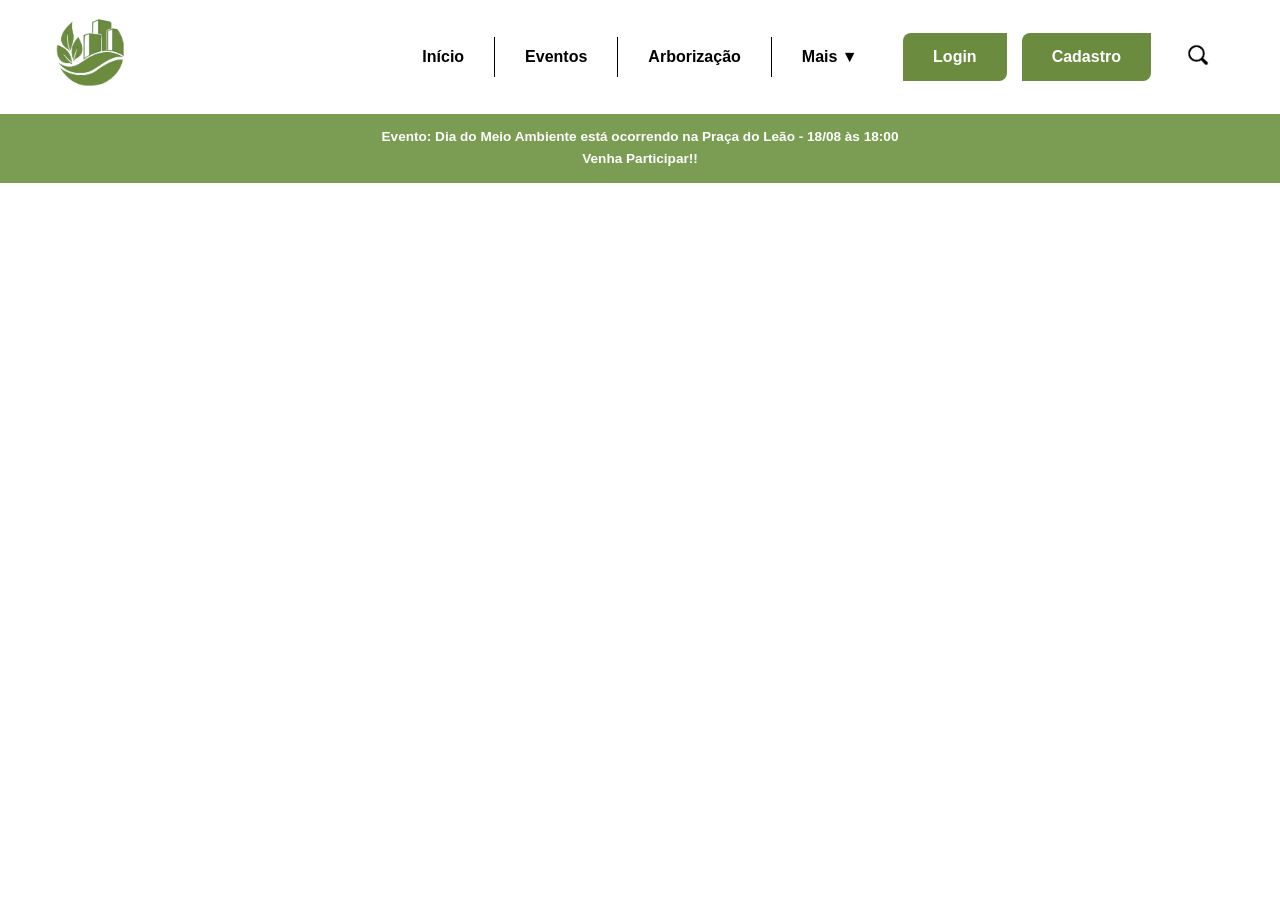
==== index.html @ dd4ded5d "navbar feita" ====
<!DOCTYPE html>
<html lang="pt-br">

<head>
    <meta charset="UTF-8">
    <meta name="viewport" content="width=device-width, initial-scale=1.0">
    <link rel="stylesheet" href="css/index.css" type="text/css">
    <title>Início</title>
</head>

<body>

    <header class="header">
        <div class="logo">
            <img src="assets/imagens/logo.png">
        </div>

        <nav class="navbar">
            <a href="#">Início</a>
            <span class="divisor"></span>
            <a href="#">Eventos</a>
            <span class="divisor"></span>
            <a href="#">Arborização</a>
            <span class="divisor"></span>
            <li class="mais-seletor">
                <a href="#">Mais ▼</a>
                <ul class="dropdown">
                    <li><a href="#">Licitações</a></li>
                    <li><a href="#">Outros documentos</a></li>
                    <li><a href="#">Regiões arborizadas</a></li>
                </ul>
            </li>
        </nav>

        <div class="header-acoes">
            <button class="botao login">Login</button>
            <button class="botao cadastro">Cadastro</button>
            <div class="container-pesquisa">
                <img class="pesquisa" src="assets/imagens/search-icon.png">
                <div class="barra-pesquisa">
                    <p>Digite sua pesquisa...</p>
                    <span></span>
                </div>
            </div>
        </div>
    </header>

    <div class="barra-notificacao">
        <p>Evento: Dia do Meio Ambiente está ocorrendo na Praça do Leão - 18/08 às 18:00</p> <br>
        <p>Venha Participar!!</p>
    </div>

</body>

</html>
---- css/index.css ----
* {
    margin: 0;
    padding: 0;
    box-sizing: border-box;
}

body {
    font-family: 'League Spartan', sans-serif;
    color: #333;
    background-color: #fff;
}

.header {
    display: grid;
    grid-template-columns: 1fr auto 1fr;
    align-items: center;
    padding: 15px 50px;
    background-color: #fff;
}

.logo img {
    width: 5rem;
}

.logo{
    justify-self: start;
    cursor: pointer;
}

.navbar {
    display: flex;
    align-items: center;
    gap: 30px;
    font-weight: 700;
    font-size: 1rem;
    justify-self: center;
}

.navbar a {
    text-decoration: none;
    color: black;
    transition: color 0.3s;
}

.navbar a:hover {
    color: #6B8B3F;
}

.divisor {
    width: 1px;
    height: 40px;
    background-color: #000000;
}

.mais-seletor {
    list-style-type: none;
    padding: 0;
    margin: 0;
}

.dropdown{
    opacity: 0;
    visibility: hidden;
    position: absolute;
    background-color: #4D701C;
    min-width: 160px;
    box-shadow: 0px 8px 16px rgba(0, 0, 0, 0.2);
    list-style: none;
    padding: 0px;
    margin-top: 10px;
    margin-right: 50px;
    z-index: 1;
    transition: opacity 0.3s ease, visibility 0.3s ease;
}

.dropdown a {
    color: #ffffff;
    padding: 12px 16px;
    text-decoration: none;
    display: block;
}

.mais-seletor:hover .dropdown {
    opacity: 1;
    visibility: visible;
}

.header-acoes{
    display: flex;
    align-items: center;
    gap: 15px;
    justify-self: end;
}

.botao{
    font-family: inherit;
    font-weight: 700;
    cursor: pointer;
    border: none;
    border-top-left-radius: 8px;
    border-bottom-right-radius: 8px;
    padding: 15px 30px;
    margin: 0;
    color: #fff;
    font-size: 1rem;
    transition: opacity 0.3s;
}

.botao:hover {
    opacity: 0.9;
}

.login, .cadastro{
    background-color: #6B8B3F;
}

.container-pesquisa{
    position: relative;
    display: inline-block;
}

.pesquisa{
    width: 4rem;
    cursor: pointer;
}

.barra-pesquisa{
    opacity: 0;
    visibility: hidden;
    position: absolute;
    background-color: #4D701C;
    color: white;
    min-width: 160px;
    box-shadow: 0px 8px 16px rgba(0, 0, 0, 0.2);
    padding: 10px;    
    margin-top: 5px;
    margin-left: -180%;
    z-index: 1;
    transition: opacity 0.3s ease, visibility 0.3s ease;

}

.container-pesquisa:hover .barra-pesquisa{
    opacity: 1;
    visibility: visible;
}

.barra-notificacao{
    background-color: #7b9c53;
    color: #fff;
    padding: 20px 20px;
    display: flex;
    flex-direction: column;
    justify-content: center;
    align-items: center;
    position: relative;
    font-size: 0.85rem;
    font-weight: 600;
}

.barra-notificacao p{
    margin: 0;
    line-height: 0.5;
}
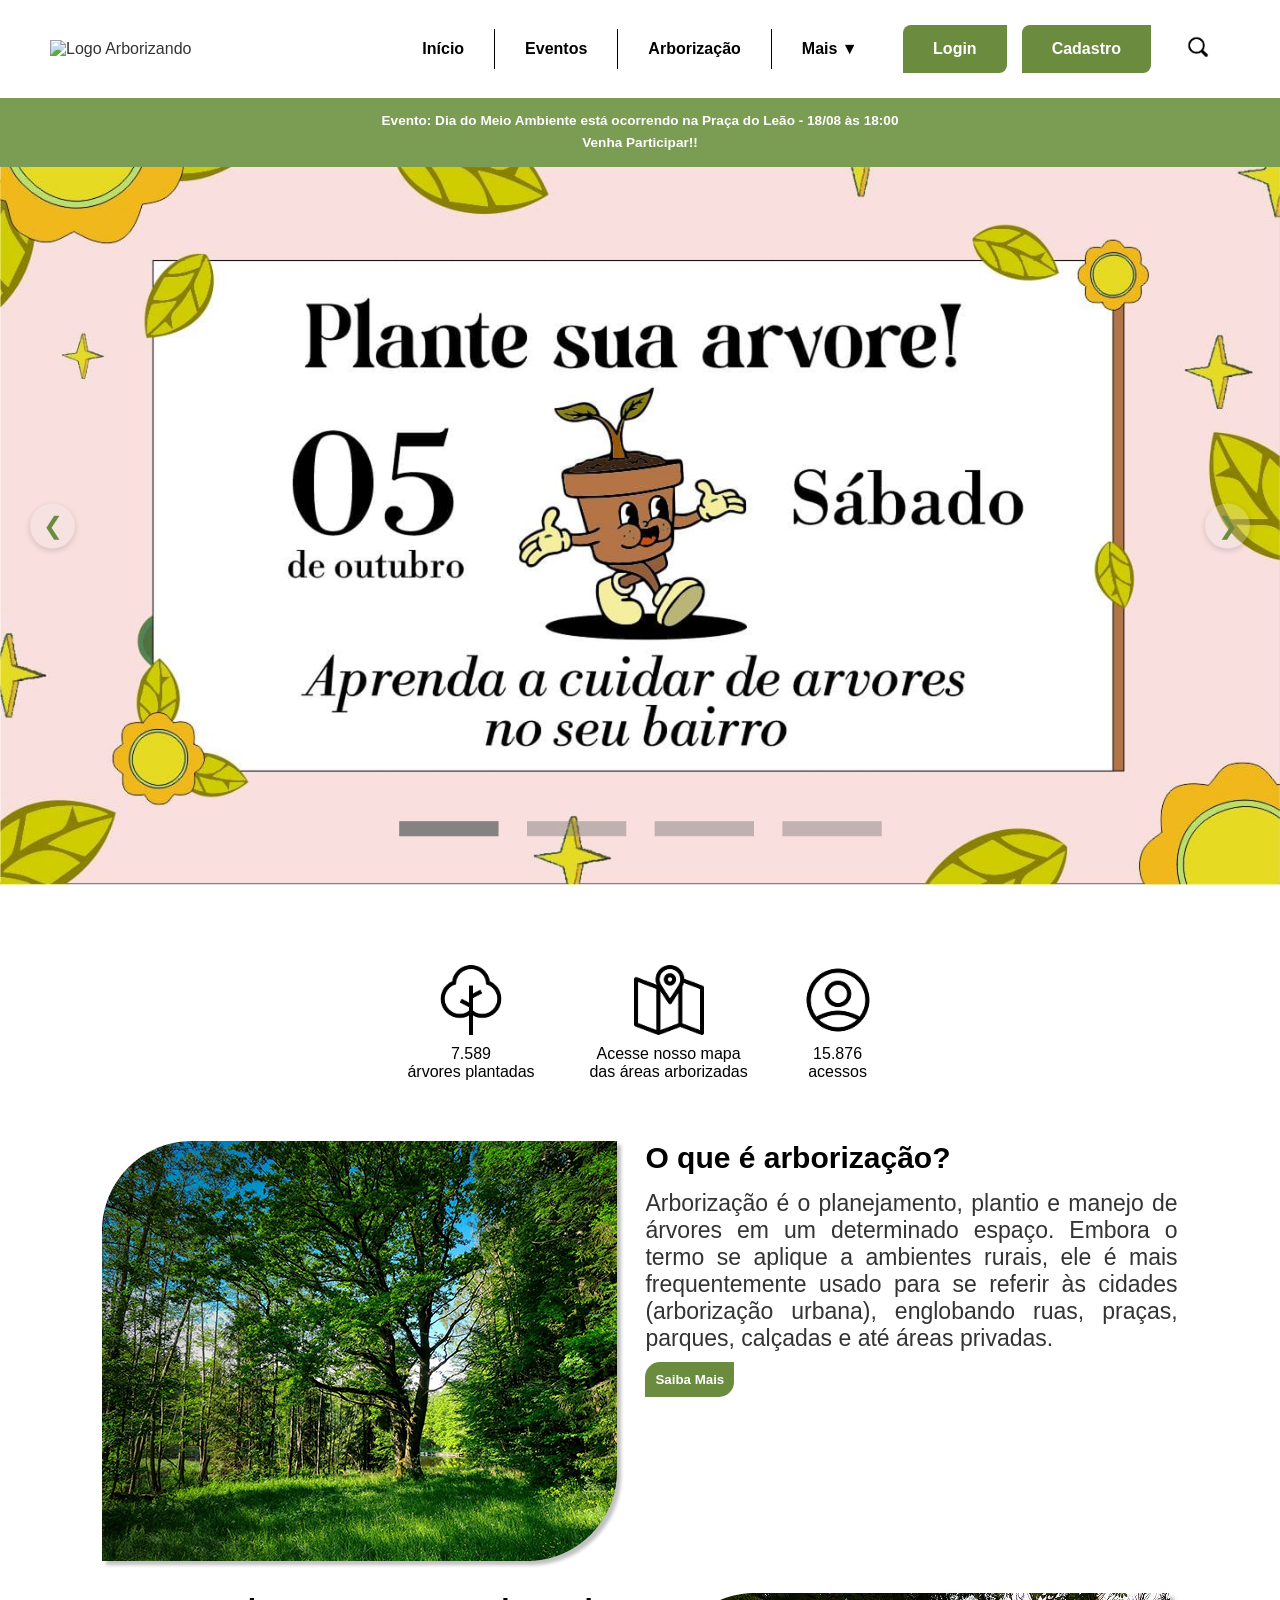
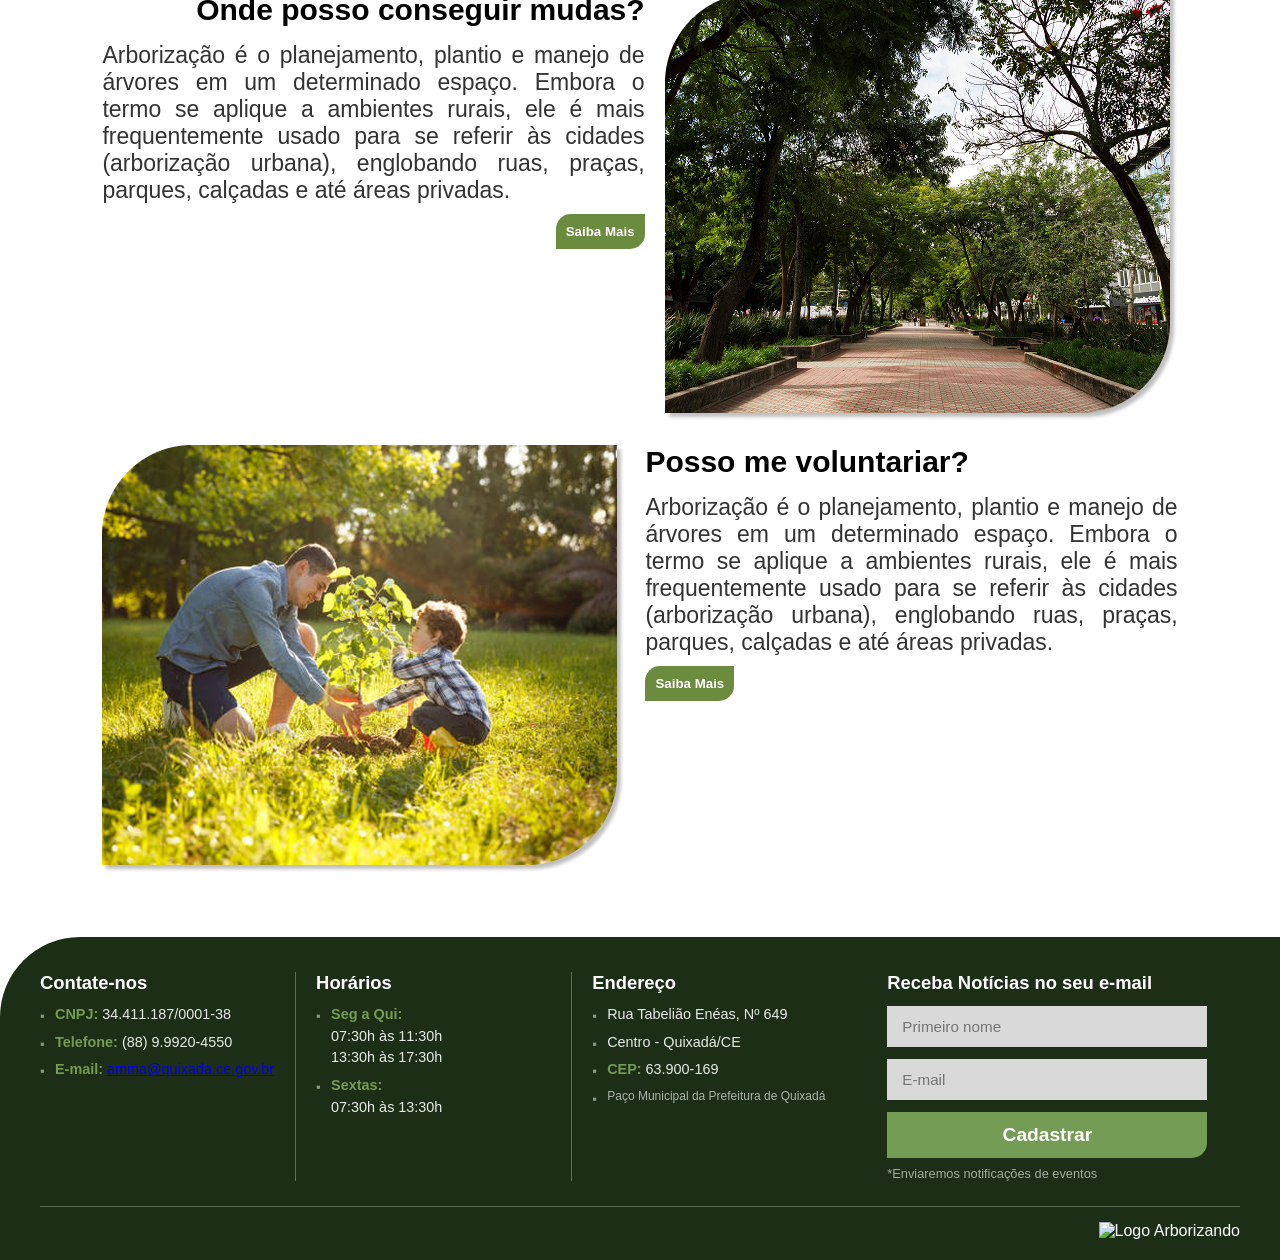
==== commit 6d6c6f84: "tela inicial quase completa" ====
--- a/index.html
+++ b/index.html
@@ -5,6 +5,7 @@
     <meta charset="UTF-8">
     <meta name="viewport" content="width=device-width, initial-scale=1.0">
     <link rel="stylesheet" href="css/index.css" type="text/css">
+    <script src="js/index.js" defer></script>
     <title>Início</title>
 </head>
 
@@ -12,7 +13,7 @@
 
     <header class="header">
         <div class="logo">
-            <img src="assets/imagens/logo.png">
+            <img src="assets/imagens/logo.png" alt="Logo Arborizando">
         </div>
 
         <nav class="navbar">
@@ -36,7 +37,7 @@
             <button class="botao login">Login</button>
             <button class="botao cadastro">Cadastro</button>
             <div class="container-pesquisa">
-                <img class="pesquisa" src="assets/imagens/search-icon.png">
+                <img class="pesquisa" src="assets/imagens/search-icon.png" alt="Ícone de pesquisa">
                 <div class="barra-pesquisa">
                     <p>Digite sua pesquisa...</p>
                     <span></span>
@@ -50,6 +51,164 @@
         <p>Venha Participar!!</p>
     </div>
 
+    <div class="carrossel-container">
+        <div class="carrossel-slide">
+            <img src="assets/imagens/carrossel1.png" alt="Banner evento plante sua árvore"
+                class="carrossel-imagem active">
+            <img src="assets/imagens/carrossel2.png" alt="Banner evento trilha pelo cedro" class="carrossel-imagem">
+            <img src="assets/imagens/carrossel3.png" alt="Banner campanha de plantação de árvores"
+                class="carrossel-imagem">
+            <img src="assets/imagens/carrossel4.png" alt="Banner venha ver o pôr do sol" class="carrossel-imagem">
+        </div>
+        <button class="carrossel-btn prev-btn">&#10094;</button>
+        <button class="carrossel-btn next-btn">&#10095;</button>
+    </div>
+
+
+    <!--Código exclusivo página inicial-->
+
+    <main>
+        <div class="icones-informativos">
+            <div class="icone-arvore">
+                <img src="assets/imagens/arvore-index.png" alt="Ícone do contorno de uma árvore">
+                <p>7.589</p>
+                <p>árvores plantadas</p>
+            </div>
+
+            <div class="icone-mapa">
+                <img src="assets/imagens/mapa-index.png" alt="Ícone do contorno de um mapa">
+                <p>Acesse nosso mapa</p>
+                <p>das áreas arborizadas</p>
+            </div>
+
+            <div class="icone-usuario">
+                <img src="assets/imagens/user-index.png" alt="Ícone do contorno de um ser humano">
+                <p>15.876</p>
+                <p>acessos</p>
+            </div>
+        </div>
+
+        <div class="cards-informativos">
+            <div class="card">
+                <div class="imagem-1">
+                    <img src="assets/imagens/imagem1-index.png" alt="Imagem de um campo com muitas árvores">
+                </div>
+                <div class="paragrafo-1">
+                    <h2>O que é arborização?</h3>
+                        <p class="paragrafo-informativo">Arborização é o planejamento, plantio e manejo de árvores em um
+                            determinado espaço.
+                            Embora o termo se aplique a ambientes rurais, ele é mais frequentemente usado para se
+                            referir às cidades (arborização urbana), englobando ruas, praças, parques, calçadas
+                            e até áreas privadas.</p>
+                        <button class="botao-saiba-mais">Saiba Mais</button>
+                </div>
+            </div>
+
+            <div class="card">
+                <div class="paragrafo-2">
+                    <h2>Onde posso conseguir mudas?</h3>
+                        <p class="paragrafo-informativo">Arborização é o planejamento, plantio e manejo de árvores em um
+                            determinado espaço.
+                            Embora o termo se aplique a ambientes rurais, ele é mais frequentemente usado para se
+                            referir às cidades (arborização urbana), englobando ruas, praças, parques, calçadas
+                            e até áreas privadas.</p>
+                        <button class="botao-saiba-mais">Saiba Mais</button>
+                </div>
+                <div class="imagem-2">
+                    <img src="assets/imagens/imagem2-index.png" alt="Imagem de um parque arborizado muito arborizado">
+                </div>
+            </div>
+
+            <div class="card">
+                <div class="imagem-1">
+                    <img src="assets/imagens/imagem3-index.png"
+                        alt="Imagem de um pai e seu filho plantando um ramo de árvore">
+                </div>
+                <div class="paragrafo-1">
+                    <h2>Posso me voluntariar?</h3>
+                        <p class="paragrafo-informativo">Arborização é o planejamento, plantio e manejo de árvores em um
+                            determinado espaço.
+                            Embora o termo se aplique a ambientes rurais, ele é mais frequentemente usado para se
+                            referir às cidades (arborização urbana), englobando ruas, praças, parques, calçadas
+                            e até áreas privadas.</p>
+                        <button class="botao-saiba-mais">Saiba Mais</button>
+                </div>
+            </div>
+    </main>
+
+    <!---------------------------------------------------------------->
+
+    <footer class="site-footer">
+        <div class="footer-top">
+
+            <div class="footer-coluna">
+                <h3>Contate-nos</h3>
+                <ul>
+                    <li><strong>CNPJ:</strong> 34.411.187/0001-38</li>
+                    <li><strong>Telefone:</strong> (88) 9.9920-4550</li>
+                    <li><strong>E-mail:</strong> <a href="mailto:amma@quixada.ce.gov.br">amma@quixada.ce.gov.br</a></li>
+                </ul>
+            </div>
+
+            <div class="footer-coluna">
+                <h3>Horários</h3>
+                <ul>
+                    <li><strong>Seg a Qui:</strong><br>07:30h às 11:30h<br>13:30h às 17:30h</li>
+                    <li><strong>Sextas:</strong><br>07:30h às 13:30h</li>
+                </ul>
+            </div>
+
+            <div class="footer-coluna">
+                <h3>Endereço</h3>
+                <ul>
+                    <li>Rua Tabelião Enéas, Nº 649</li>
+                    <li>Centro - Quixadá/CE</li>
+                    <li><strong>CEP:</strong> 63.900-169</li>
+                    <li><small>Paço Municipal da Prefeitura de Quixadá</small></li>
+                </ul>
+            </div>
+
+            <div class="footer-form-coluna">
+                <h3>Receba Notícias no seu e-mail</h3>
+                <form class="footer-form">
+                    <input type="text" placeholder="Primeiro nome" required>
+                    <input type="email" placeholder="E-mail" required>
+                    <button type="submit" class="btn-cadastrar">Cadastrar</button>
+                </form>
+                <p class="form-aviso">*Enviaremos notificações de eventos</p>
+            </div>
+        </div>
+
+        <hr class="footer-linha-horizontal">
+
+        <div class="footer-bottom">
+            <div class="footer-redes">
+
+                <a href="https://www.facebook.com/prefeituradequixadace/" target="_blank" class="rede-icone">
+                    <i class="fa-brands fa-facebook-f"></i>
+                </a>
+
+                <a href="https://www.instagram.com/prefeituradequixadace/" target="_blank" class="rede-icone">
+                    <i class="fa-brands fa-instagram"></i>
+                </a>
+
+                <a href="https://wa.me/5588999204550" target="_blank" class="rede-icone">
+                    <i class="fa-brands fa-whatsapp"></i>
+                </a>
+
+                <a href="https://www.youtube.com/@prefeituradequixada900" target="_blank" class="rede-icone">
+                    <i class="fa-brands fa-youtube"></i>
+                </a>
+
+            </div>
+
+            <div class="footer-logo">
+                <img src="assets/imagens/logo.png" alt="Logo Arborizando" class="img-logo-footer">
+            </div>
+        </div>
+
+    </footer>
+
 </body>
 
 </html>
--- a/css/index.css
+++ b/css/index.css
@@ -164,3 +164,316 @@
 }
 
 
+
+.carrossel-container {
+    position: relative;
+    height: auto; 
+    overflow: hidden;
+    margin: 0;
+    padding: 0;
+}
+
+.carrossel-slide {
+    width: 100%;
+    height: auto;
+    position: relative;
+}
+
+.carrossel-imagem {
+    width: 100%;
+    height: auto; 
+    object-fit: normal; 
+    display: none; 
+    opacity: 0;
+    transition: opacity 0.6s ease-in-out;
+}
+
+.carrossel-imagem.active {
+    display: block;  
+    opacity: 1;
+    position: relative; 
+}
+
+.carrossel-btn {
+    position: absolute;
+    top: 50%; 
+    transform: translateY(-50%);
+    background-color: rgba(235, 230, 230, 0.26);
+    color: #6B8B3F; 
+    border: none;
+    font-size: 24px;
+    width: 45px;
+    height: 45px;
+    cursor: pointer;
+    border-radius: 50%;
+    display: flex;
+    align-items: center;
+    justify-content: center;
+    z-index: 10;
+    box-shadow: 0 2px 6px rgba(0,0,0,0.15);
+    transition: background-color 0.2s;
+}
+
+.carrossel-btn:hover {
+    background-color: rgba(255, 255, 255, 0.9);
+}
+
+.prev-btn { 
+    left: 30px; 
+}
+
+.next-btn { 
+    right: 30px; 
+}
+
+.indicator {
+    width: 60px; 
+    height: 6px;
+    background-color: rgba(0, 0, 0, 0.3); 
+    border-radius: 3px;
+    cursor: pointer;
+    transition: background-color 0.3s;
+}
+
+/*CSS exclusivo da página inicial*/
+
+.icones-informativos {
+    display: flex;
+    flex-direction: row;
+    justify-content: space-around;
+    margin-top: 20px;
+    margin-left: 25%;
+    margin-right: 25%;
+    padding: 60px;
+    color: #000000;
+}
+
+.icone-arvore, .icone-mapa, .icone-usuario{
+    display: flex;
+    flex-direction: column;
+    align-items: center;
+}
+
+.icones-informativos img{
+    width: 70px;
+    margin-bottom: 10px;
+    cursor: pointer;
+}
+
+.card{
+    display: flex;
+    flex-direction: row;
+    margin-left: 8%;
+    margin-right: 8%;
+    margin-bottom: 20px;
+}
+
+.imagem-1{
+    margin-right: 20px;
+}
+
+.imagem-2{
+    margin-left: 20px;
+}
+
+.card h2{
+    margin-bottom: 15px;
+    font-size: 30px;
+    color: black;
+}
+
+.card p{
+    font-size: 23px;
+    text-align: justify;
+}
+
+.card button{
+    cursor: pointer;
+    border-top-left-radius: 15px;
+    border-bottom-right-radius: 15px;
+    padding: 10px;
+    border: none;
+    color: white;
+    font-weight: bold;
+    background-color: #6B8B3F;
+    margin-top: 10px;
+    transition: opacity 0.3s;
+}
+
+.card button:hover{
+    opacity: 0.9;
+}
+
+.paragrafo-2 {
+    display: flex;
+    flex-direction: column;
+    align-items: end;
+}
+
+
+/*--------------------------------*/
+
+.site-footer {
+    background-color: #1c2e15; 
+    color: #ffffff;
+    padding: 35px 40px 20px 40px;
+    font-family: 'League Spartan', sans-serif;
+    border-top-left-radius: 80px; 
+    margin-top: 60px;
+}
+
+.footer-top {
+    max-width: 1200px;
+    margin: 0 auto;
+    display: flex;
+    justify-content: space-between;
+    gap: 20px;
+}
+
+.footer-coluna {
+    flex: 1;
+    padding-right: 20px;
+    border-right: 1px solid rgba(255, 255, 255, 0.3); 
+}
+
+.footer-coluna h3 {
+    font-size: 1.15rem;
+    font-weight: 700;
+    margin-bottom: 10px;
+    color: #ffffff;
+}
+
+.footer-coluna ul {
+    list-style: none;
+    padding: 0;
+    margin: 0;
+}
+
+.footer-coluna li {
+    margin-bottom: 6px; 
+    position: relative;
+    padding-left: 15px; 
+}
+
+.footer-coluna li::before {
+    content: "▪";
+    color: rgba(255, 255, 255, 0.5);
+    position: absolute;
+    left: 0;
+    top: 2px;
+    font-size: 0.8rem;
+}
+
+.footer-form-coluna {
+    flex: 1.5;
+    padding-left: 20px;
+}
+
+.footer-form-coluna h3 {
+    font-size: 1.15rem;
+    font-weight: 600;
+    margin-bottom: 12px;
+}
+
+.footer-form {
+    display: flex;
+    flex-direction: column;
+    gap: 12px;
+    max-width: 320px;
+}
+
+.footer-form input {
+    background-color: #d9d9d9;
+    border: none;
+    padding: 12px 15px;
+    font-family: 'League Spartan', sans-serif;
+    font-size: 0.95rem;
+    color: #333;
+}
+
+.btn-cadastrar {
+    background-color: #749c54;
+    color: white;
+    border: none;
+    padding: 12px;
+    font-family: 'League Spartan', sans-serif;
+    font-size: 1.2rem;
+    font-weight: bold;
+    cursor: pointer;
+    border-bottom-right-radius: 15px; 
+    transition: background 0.2s;
+    text-align: center;
+}
+
+.btn-cadastrar:hover {
+    background-color: #5f8243;
+}
+
+.form-aviso {
+    font-size: 0.8rem;
+    opacity: 0.6;
+    margin-top: 8px;
+}
+
+.footer-linha-horizontal {
+    border: none;
+    height: 1px;
+    background-color: rgba(255, 255, 255, 0.3);
+    margin: 25px auto 15px auto;
+    max-width: 1200px;
+}
+
+.footer-bottom {
+    max-width: 1200px;
+    margin: 0 auto;
+    display: flex;
+    justify-content: space-between;
+    align-items: center;
+}
+
+.footer-redes {
+    display: flex;
+    gap: 20px;
+    align-items: center;
+}
+
+.rede-icone {
+    color: #749c54; 
+    text-decoration: none;
+    font-size: 2rem;
+    font-weight: bold;
+    transition: transform 0.2s, color 0.2s;
+}
+
+.rede-icone:hover {
+    transform: scale(1.1);
+    color: #ffffff;
+}
+
+.img-logo-footer {
+    height: 70px;
+    object-fit: contain;
+}
+
+.footer-top .footer-coluna:nth-child(3) {
+    border-right: none;
+}
+
+.footer-coluna ul li {
+    font-size: 0.9rem;
+    line-height: 1.5;
+    color: rgba(255, 255, 255, 0.9);
+}
+
+.footer-coluna ul li strong {
+    color: #749c54; 
+    font-weight: 600;
+}
+
+.footer-coluna ul li small {
+    display: block;
+    margin-top: 4px;
+    opacity: 0.7;
+}
+
+
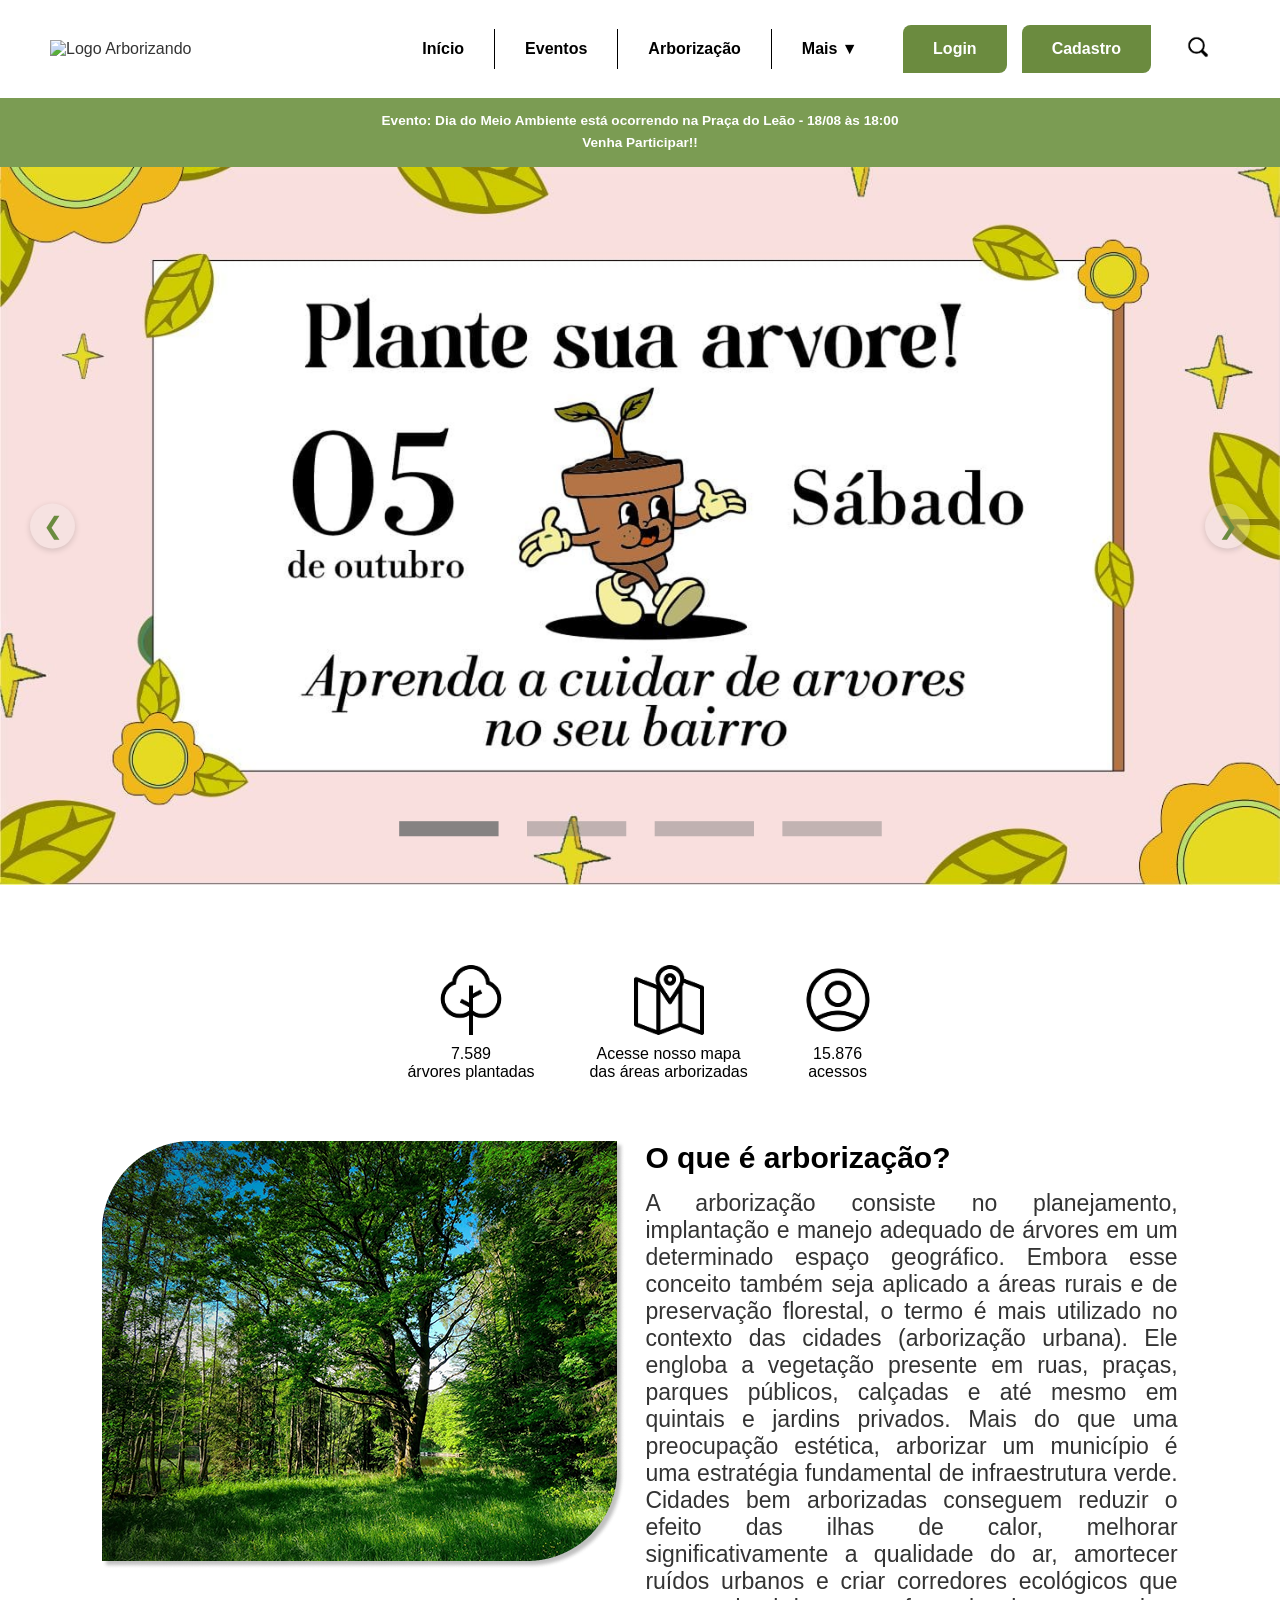
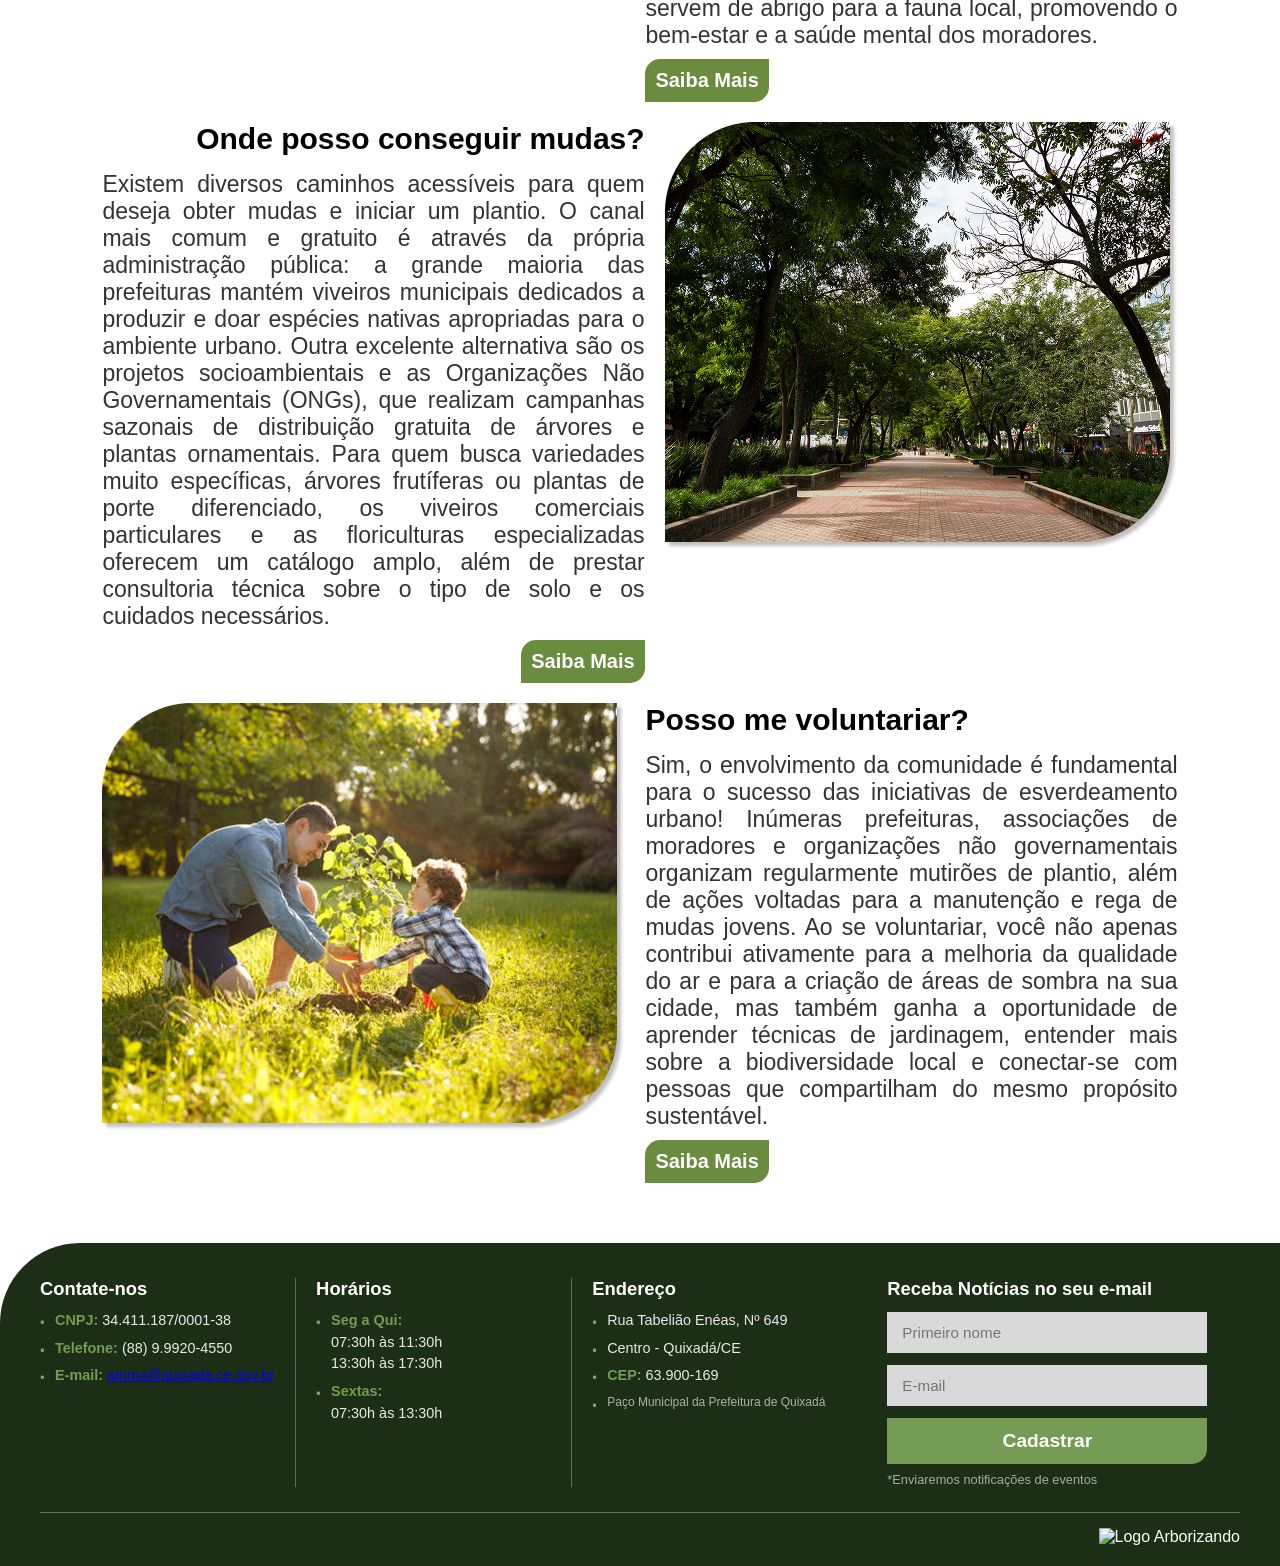
==== commit 36ca262e: "tela inicial finalizada" ====
--- a/index.html
+++ b/index.html
@@ -37,9 +37,11 @@
             <button class="botao login">Login</button>
             <button class="botao cadastro">Cadastro</button>
             <div class="container-pesquisa">
-                <img class="pesquisa" src="assets/imagens/search-icon.png" alt="Ícone de pesquisa">
+                <img class="pesquisa-img" src="assets/imagens/search-icon.png" alt="Ícone de pesquisa">
                 <div class="barra-pesquisa">
-                    <p>Digite sua pesquisa...</p>
+                    <form>
+                        <input name="pesquisa" type="search" placeholder="Digite sua pesquisa..." class="pesquisa">
+                    </form>
                     <span></span>
                 </div>
             </div>
@@ -95,11 +97,15 @@
                 </div>
                 <div class="paragrafo-1">
                     <h2>O que é arborização?</h3>
-                        <p class="paragrafo-informativo">Arborização é o planejamento, plantio e manejo de árvores em um
-                            determinado espaço.
-                            Embora o termo se aplique a ambientes rurais, ele é mais frequentemente usado para se
-                            referir às cidades (arborização urbana), englobando ruas, praças, parques, calçadas
-                            e até áreas privadas.</p>
+                        <p class="paragrafo-informativo">A arborização consiste no planejamento, implantação e manejo 
+                            adequado de árvores em um determinado espaço geográfico. Embora esse conceito também seja 
+                            aplicado a áreas rurais e de preservação florestal, o termo é mais utilizado no contexto 
+                            das cidades (arborização urbana). Ele engloba a vegetação presente em ruas, praças, parques 
+                            públicos, calçadas e até mesmo em quintais e jardins privados. Mais do que uma preocupação 
+                            estética, arborizar um município é uma estratégia fundamental de infraestrutura verde. 
+                            Cidades bem arborizadas conseguem reduzir o efeito das ilhas de calor, melhorar significativamente 
+                            a qualidade do ar, amortecer ruídos urbanos e criar corredores ecológicos que servem de abrigo 
+                            para a fauna local, promovendo o bem-estar e a saúde mental dos moradores.</p>
                         <button class="botao-saiba-mais">Saiba Mais</button>
                 </div>
             </div>
@@ -107,11 +113,16 @@
             <div class="card">
                 <div class="paragrafo-2">
                     <h2>Onde posso conseguir mudas?</h3>
-                        <p class="paragrafo-informativo">Arborização é o planejamento, plantio e manejo de árvores em um
-                            determinado espaço.
-                            Embora o termo se aplique a ambientes rurais, ele é mais frequentemente usado para se
-                            referir às cidades (arborização urbana), englobando ruas, praças, parques, calçadas
-                            e até áreas privadas.</p>
+                        <p class="paragrafo-informativo">Existem diversos caminhos acessíveis para quem deseja
+                             obter mudas e iniciar um plantio. O canal mais comum e gratuito é através da 
+                             própria administração pública: a grande maioria das prefeituras mantém viveiros 
+                             municipais dedicados a produzir e doar espécies nativas apropriadas para o ambiente 
+                             urbano. Outra excelente alternativa são os projetos socioambientais e as Organizações 
+                             Não Governamentais (ONGs), que realizam campanhas sazonais de distribuição gratuita de 
+                             árvores e plantas ornamentais. Para quem busca variedades muito específicas, árvores 
+                             frutíferas ou plantas de porte diferenciado, os viveiros comerciais particulares e as 
+                             floriculturas especializadas oferecem um catálogo amplo, além de prestar consultoria 
+                             técnica sobre o tipo de solo e os cuidados necessários.</p>
                         <button class="botao-saiba-mais">Saiba Mais</button>
                 </div>
                 <div class="imagem-2">
@@ -126,11 +137,14 @@
                 </div>
                 <div class="paragrafo-1">
                     <h2>Posso me voluntariar?</h3>
-                        <p class="paragrafo-informativo">Arborização é o planejamento, plantio e manejo de árvores em um
-                            determinado espaço.
-                            Embora o termo se aplique a ambientes rurais, ele é mais frequentemente usado para se
-                            referir às cidades (arborização urbana), englobando ruas, praças, parques, calçadas
-                            e até áreas privadas.</p>
+                        <p class="paragrafo-informativo">Sim, o envolvimento da comunidade é fundamental para 
+                            o sucesso das iniciativas de esverdeamento urbano! Inúmeras prefeituras, associações 
+                            de moradores e organizações não governamentais organizam regularmente mutirões de plantio, 
+                            além de ações voltadas para a manutenção e rega de mudas jovens. Ao se voluntariar, 
+                            você não apenas contribui ativamente para a melhoria da qualidade do ar e para a criação 
+                            de áreas de sombra na sua cidade, mas também ganha a oportunidade de aprender técnicas de 
+                            jardinagem, entender mais sobre a biodiversidade local e conectar-se com pessoas que compartilham 
+                            do mesmo propósito sustentável.</p>
                         <button class="botao-saiba-mais">Saiba Mais</button>
                 </div>
             </div>
--- a/css/index.css
+++ b/css/index.css
@@ -22,7 +22,7 @@
     width: 5rem;
 }
 
-.logo{
+.logo {
     justify-self: start;
     cursor: pointer;
 }
@@ -58,7 +58,7 @@
     margin: 0;
 }
 
-.dropdown{
+.dropdown {
     opacity: 0;
     visibility: hidden;
     position: absolute;
@@ -85,14 +85,14 @@
     visibility: visible;
 }
 
-.header-acoes{
+.header-acoes {
     display: flex;
     align-items: center;
     gap: 15px;
     justify-self: end;
 }
 
-.botao{
+.botao {
     font-family: inherit;
     font-weight: 700;
     cursor: pointer;
@@ -110,21 +110,22 @@
     opacity: 0.9;
 }
 
-.login, .cadastro{
+.login,
+.cadastro {
     background-color: #6B8B3F;
 }
 
-.container-pesquisa{
+.container-pesquisa {
     position: relative;
     display: inline-block;
 }
 
-.pesquisa{
+.pesquisa-img {
     width: 4rem;
     cursor: pointer;
 }
 
-.barra-pesquisa{
+.barra-pesquisa {
     opacity: 0;
     visibility: hidden;
     position: absolute;
@@ -132,7 +133,7 @@
     color: white;
     min-width: 160px;
     box-shadow: 0px 8px 16px rgba(0, 0, 0, 0.2);
-    padding: 10px;    
+    padding: 10px;
     margin-top: 5px;
     margin-left: -180%;
     z-index: 1;
@@ -140,12 +141,43 @@
 
 }
 
-.container-pesquisa:hover .barra-pesquisa{
+.barra-pesquisa span{
+    display: inline-block;
+    width: 100%;
+    height: 0.5px;
+    background-color: white;
+}
+
+.container-pesquisa:hover .barra-pesquisa {
     opacity: 1;
     visibility: visible;
 }
 
-.barra-notificacao{
+.pesquisa {
+    background-color: transparent;
+    outline: none;
+    border: none;
+    color: white;
+}
+
+.pesquisa::placeholder {
+    color: white;
+}
+
+input[type="search"]::-webkit-search-cancel-button {
+    -webkit-appearance: none;
+    appearance: none;
+
+    height: 16px;
+    width: 16px;
+
+    background-image: url('../assets/imagens/x-symbol.png');
+    color: white;
+    background-size: contain;
+    cursor: pointer;
+}
+
+.barra-notificacao {
     background-color: #7b9c53;
     color: #fff;
     padding: 20px 20px;
@@ -158,7 +190,7 @@
     font-weight: 600;
 }
 
-.barra-notificacao p{
+.barra-notificacao p {
     margin: 0;
     line-height: 0.5;
 }
@@ -167,7 +199,7 @@
 
 .carrossel-container {
     position: relative;
-    height: auto; 
+    height: auto;
     overflow: hidden;
     margin: 0;
     padding: 0;
@@ -181,25 +213,25 @@
 
 .carrossel-imagem {
     width: 100%;
-    height: auto; 
-    object-fit: normal; 
-    display: none; 
+    height: auto;
+    object-fit: normal;
+    display: none;
     opacity: 0;
     transition: opacity 0.6s ease-in-out;
 }
 
 .carrossel-imagem.active {
-    display: block;  
+    display: block;
     opacity: 1;
-    position: relative; 
+    position: relative;
 }
 
 .carrossel-btn {
     position: absolute;
-    top: 50%; 
+    top: 50%;
     transform: translateY(-50%);
     background-color: rgba(235, 230, 230, 0.26);
-    color: #6B8B3F; 
+    color: #6B8B3F;
     border: none;
     font-size: 24px;
     width: 45px;
@@ -210,7 +242,7 @@
     align-items: center;
     justify-content: center;
     z-index: 10;
-    box-shadow: 0 2px 6px rgba(0,0,0,0.15);
+    box-shadow: 0 2px 6px rgba(0, 0, 0, 0.15);
     transition: background-color 0.2s;
 }
 
@@ -218,18 +250,18 @@
     background-color: rgba(255, 255, 255, 0.9);
 }
 
-.prev-btn { 
-    left: 30px; 
-}
-
-.next-btn { 
-    right: 30px; 
+.prev-btn {
+    left: 30px;
+}
+
+.next-btn {
+    right: 30px;
 }
 
 .indicator {
-    width: 60px; 
+    width: 60px;
     height: 6px;
-    background-color: rgba(0, 0, 0, 0.3); 
+    background-color: rgba(0, 0, 0, 0.3);
     border-radius: 3px;
     cursor: pointer;
     transition: background-color 0.3s;
@@ -248,19 +280,21 @@
     color: #000000;
 }
 
-.icone-arvore, .icone-mapa, .icone-usuario{
+.icone-arvore,
+.icone-mapa,
+.icone-usuario {
     display: flex;
     flex-direction: column;
     align-items: center;
 }
 
-.icones-informativos img{
+.icones-informativos img {
     width: 70px;
     margin-bottom: 10px;
     cursor: pointer;
 }
 
-.card{
+.card {
     display: flex;
     flex-direction: row;
     margin-left: 8%;
@@ -268,26 +302,26 @@
     margin-bottom: 20px;
 }
 
-.imagem-1{
+.imagem-1 {
     margin-right: 20px;
 }
 
-.imagem-2{
+.imagem-2 {
     margin-left: 20px;
 }
 
-.card h2{
+.card h2 {
     margin-bottom: 15px;
     font-size: 30px;
     color: black;
 }
 
-.card p{
+.card p {
     font-size: 23px;
     text-align: justify;
 }
 
-.card button{
+.card button {
     cursor: pointer;
     border-top-left-radius: 15px;
     border-bottom-right-radius: 15px;
@@ -297,10 +331,11 @@
     font-weight: bold;
     background-color: #6B8B3F;
     margin-top: 10px;
+    font-size: 20px;
     transition: opacity 0.3s;
 }
 
-.card button:hover{
+.card button:hover {
     opacity: 0.9;
 }
 
@@ -311,14 +346,16 @@
 }
 
 
+
+
 /*--------------------------------*/
 
 .site-footer {
-    background-color: #1c2e15; 
+    background-color: #1c2e15;
     color: #ffffff;
     padding: 35px 40px 20px 40px;
     font-family: 'League Spartan', sans-serif;
-    border-top-left-radius: 80px; 
+    border-top-left-radius: 80px;
     margin-top: 60px;
 }
 
@@ -333,7 +370,7 @@
 .footer-coluna {
     flex: 1;
     padding-right: 20px;
-    border-right: 1px solid rgba(255, 255, 255, 0.3); 
+    border-right: 1px solid rgba(255, 255, 255, 0.3);
 }
 
 .footer-coluna h3 {
@@ -350,9 +387,9 @@
 }
 
 .footer-coluna li {
-    margin-bottom: 6px; 
+    margin-bottom: 6px;
     position: relative;
-    padding-left: 15px; 
+    padding-left: 15px;
 }
 
 .footer-coluna li::before {
@@ -400,7 +437,7 @@
     font-size: 1.2rem;
     font-weight: bold;
     cursor: pointer;
-    border-bottom-right-radius: 15px; 
+    border-bottom-right-radius: 15px;
     transition: background 0.2s;
     text-align: center;
 }
@@ -438,7 +475,7 @@
 }
 
 .rede-icone {
-    color: #749c54; 
+    color: #749c54;
     text-decoration: none;
     font-size: 2rem;
     font-weight: bold;
@@ -466,7 +503,7 @@
 }
 
 .footer-coluna ul li strong {
-    color: #749c54; 
+    color: #749c54;
     font-weight: 600;
 }
 
@@ -474,6 +511,4 @@
     display: block;
     margin-top: 4px;
     opacity: 0.7;
-}
-
-
+}
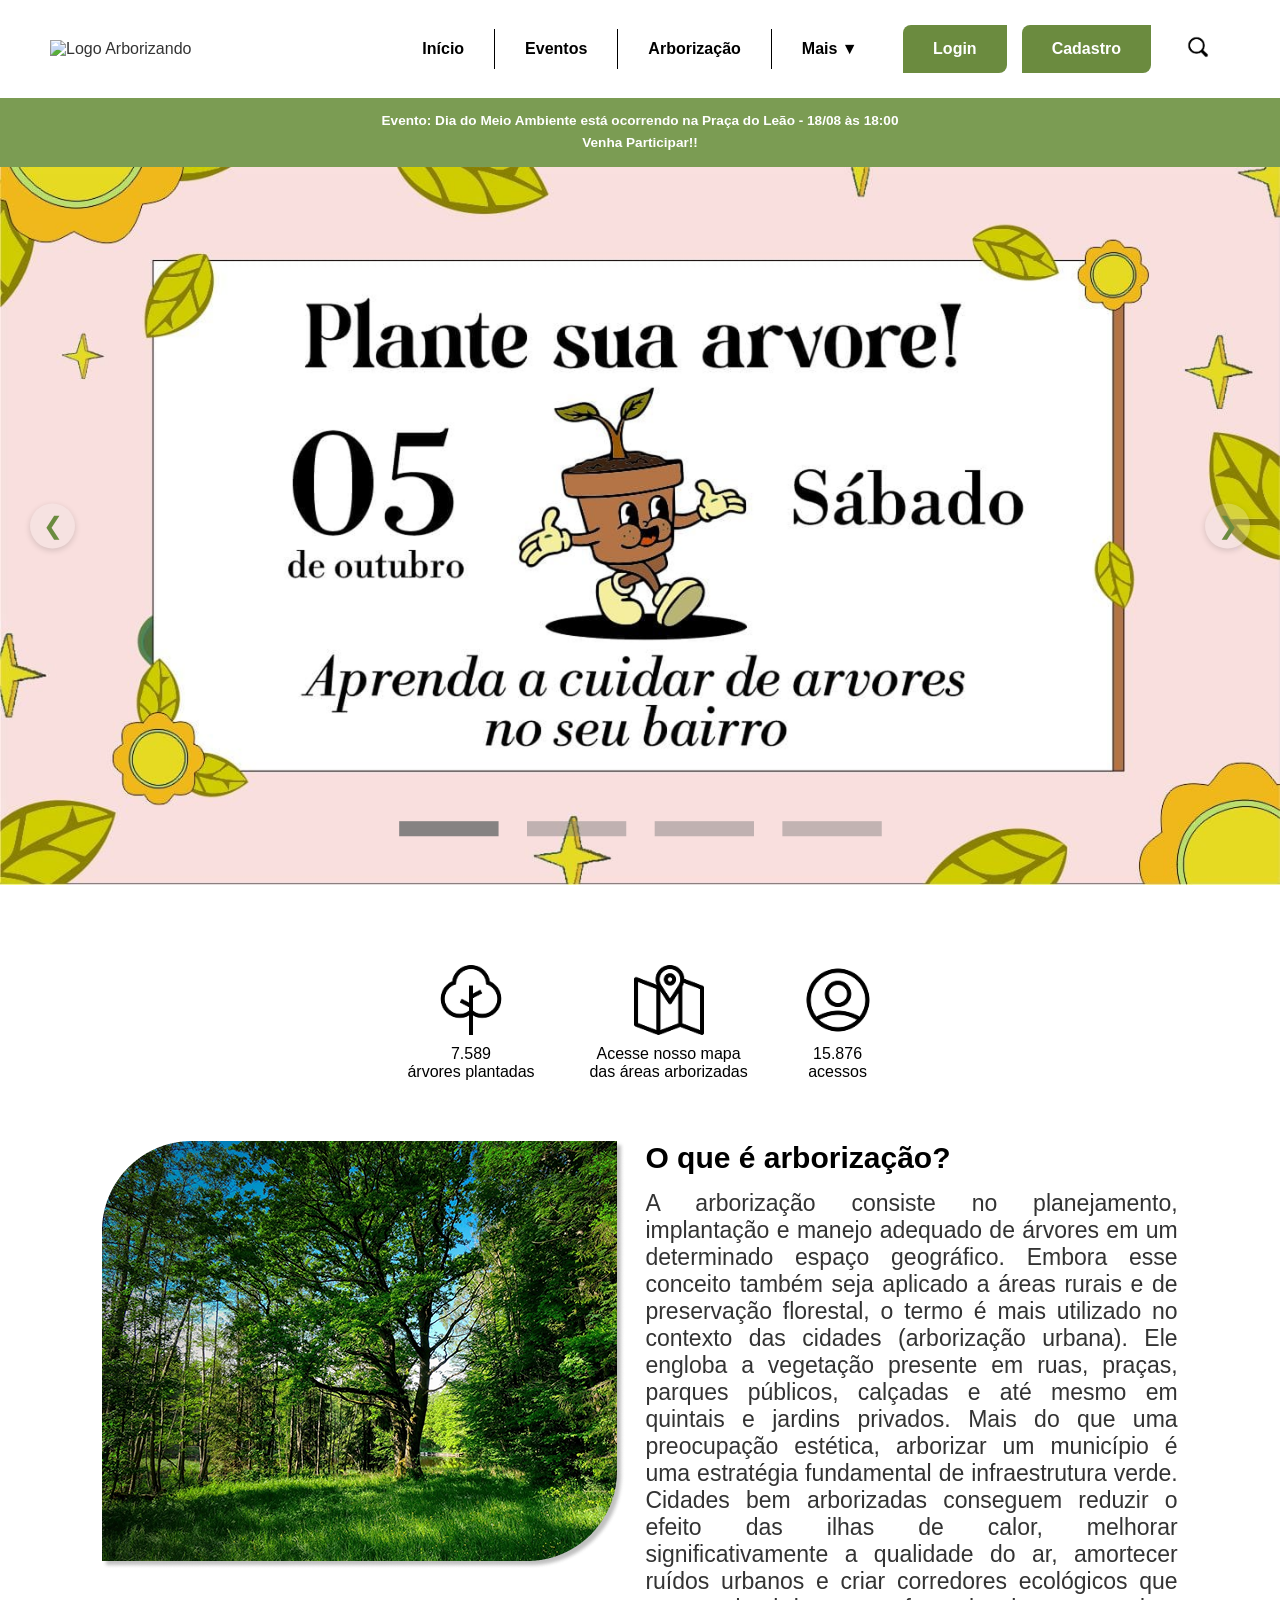
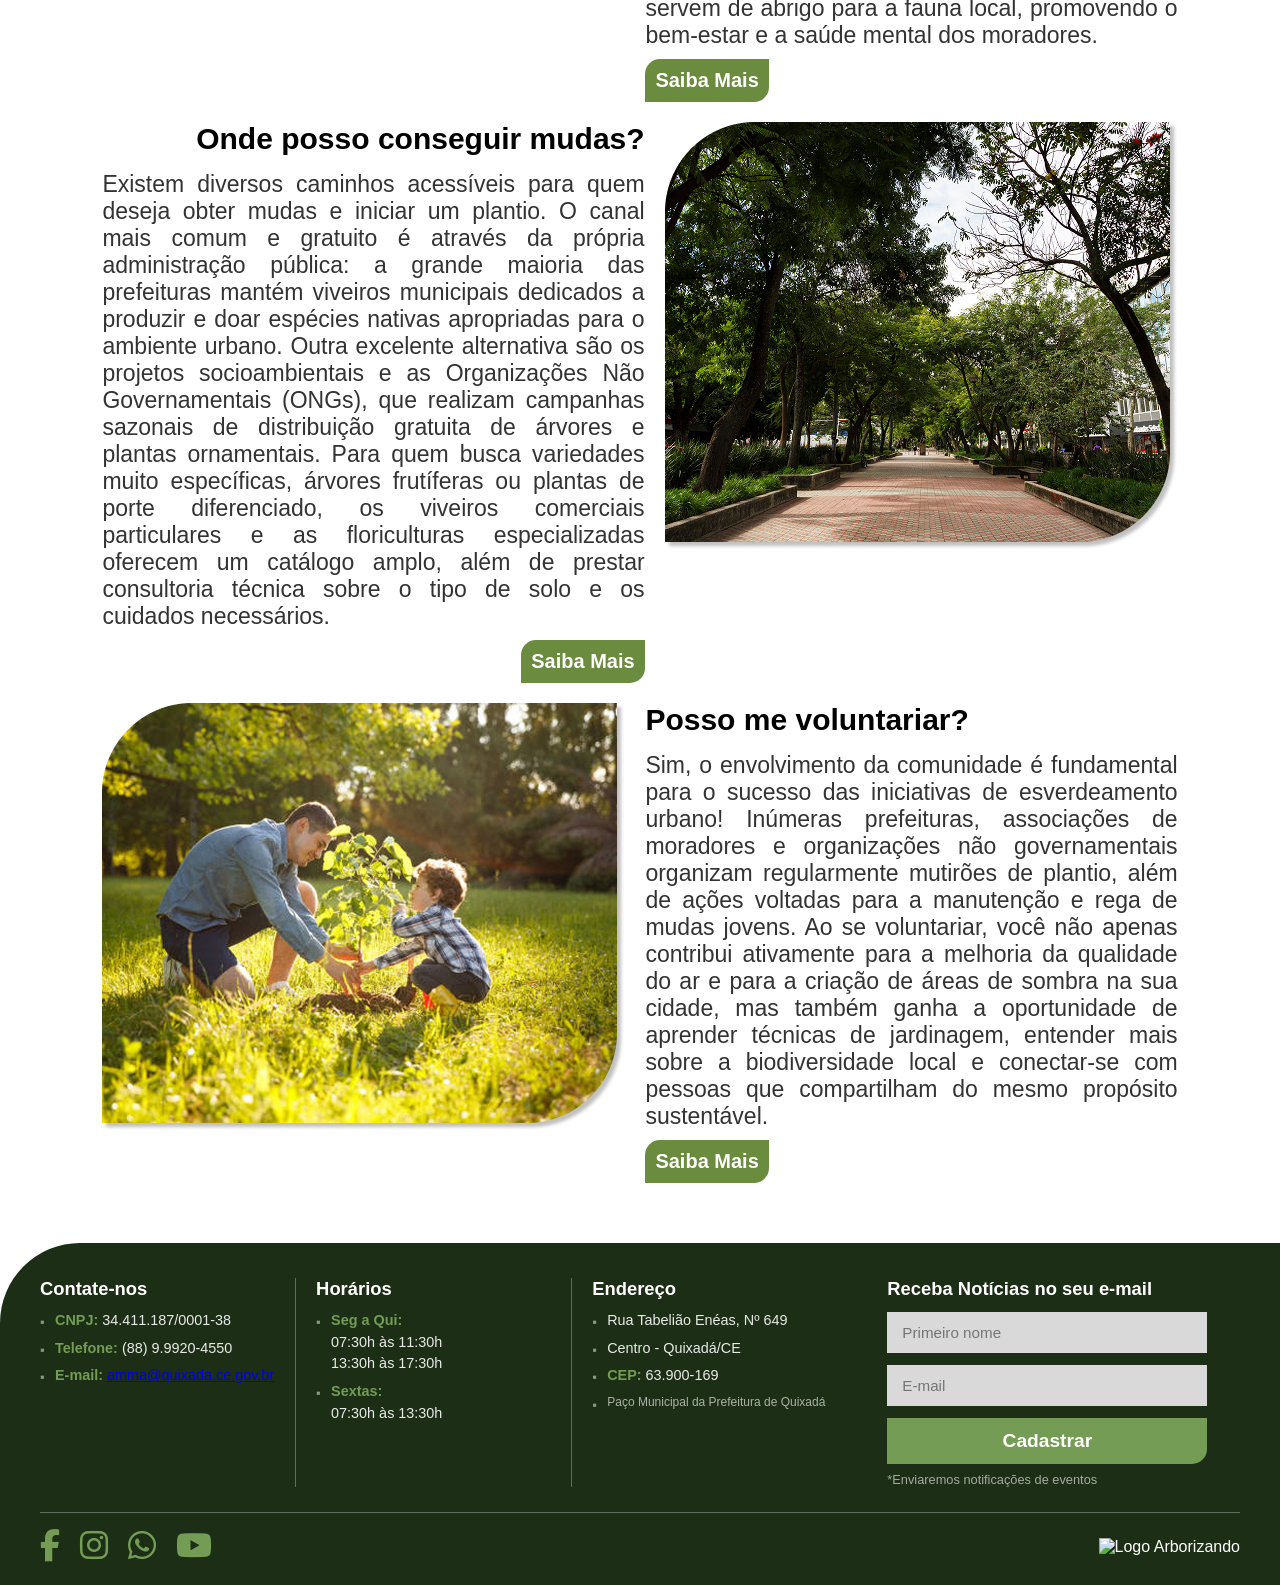
==== commit 3e0df079: "atualizacao final" ====
--- a/index.html
+++ b/index.html
@@ -5,6 +5,7 @@
     <meta charset="UTF-8">
     <meta name="viewport" content="width=device-width, initial-scale=1.0">
     <link rel="stylesheet" href="css/index.css" type="text/css">
+    <link rel="stylesheet" href="https://cdnjs.cloudflare.com/ajax/libs/font-awesome/6.5.1/css/all.min.css">
     <script src="js/index.js" defer></script>
     <title>Início</title>
 </head>
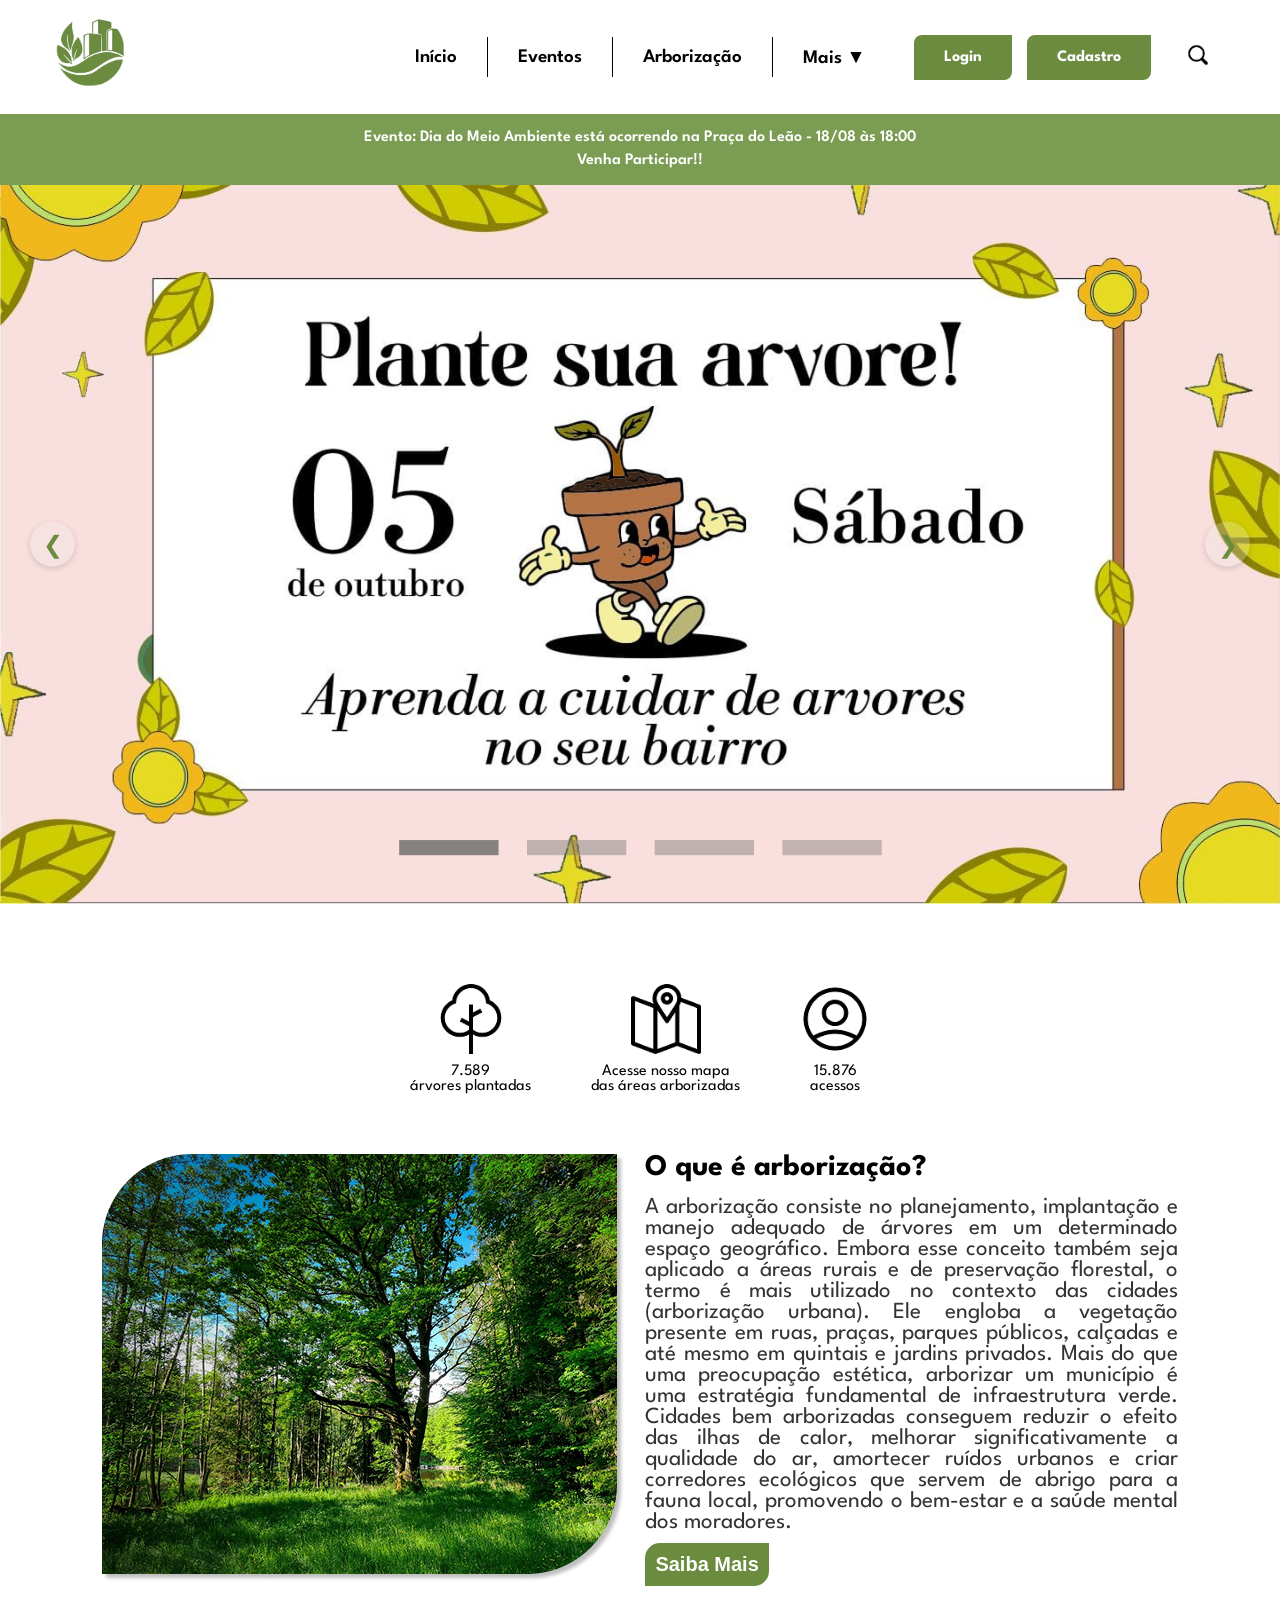
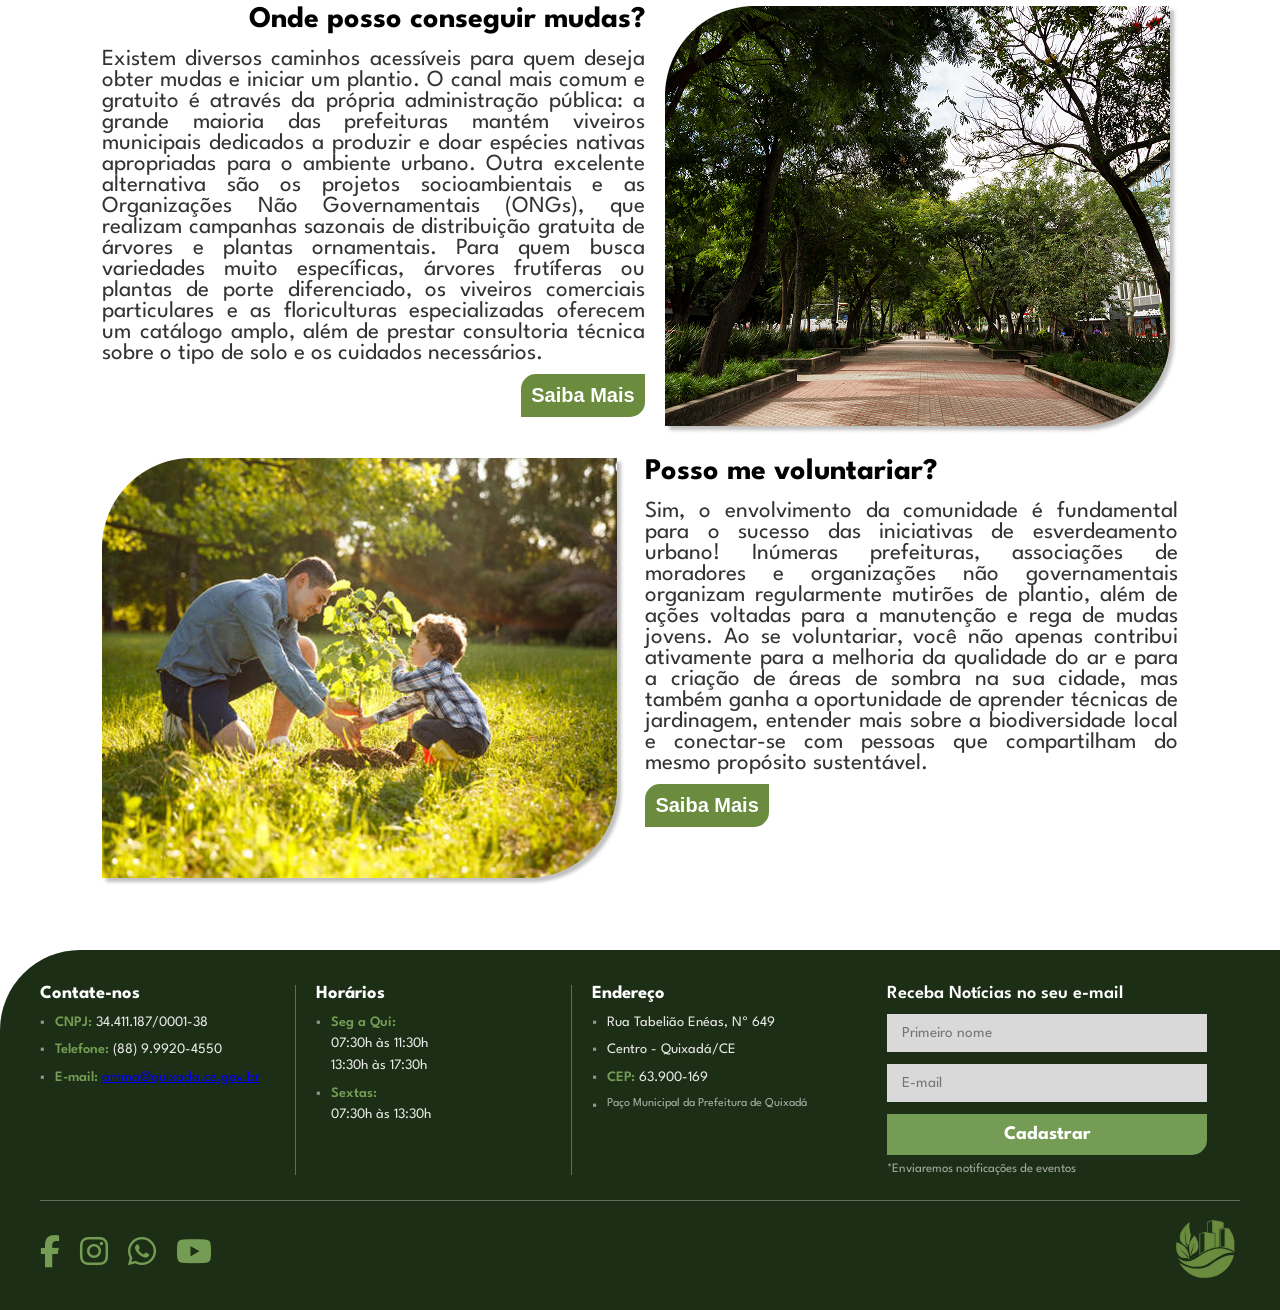
==== commit 9e5d7edb: "telas linkadas" ====
--- a/index.html
+++ b/index.html
@@ -5,6 +5,7 @@
     <meta charset="UTF-8">
     <meta name="viewport" content="width=device-width, initial-scale=1.0">
     <link rel="stylesheet" href="css/index.css" type="text/css">
+    <link href="https://fonts.googleapis.com/css2?family=League+Spartan:wght@100..900&display=swap" rel="stylesheet">
     <link rel="stylesheet" href="https://cdnjs.cloudflare.com/ajax/libs/font-awesome/6.5.1/css/all.min.css">
     <script src="js/index.js" defer></script>
     <title>Início</title>
@@ -20,7 +21,7 @@
         <nav class="navbar">
             <a href="#">Início</a>
             <span class="divisor"></span>
-            <a href="#">Eventos</a>
+            <a href="pages/eventos.html">Eventos</a>
             <span class="divisor"></span>
             <a href="#">Arborização</a>
             <span class="divisor"></span>
@@ -35,7 +36,7 @@
         </nav>
 
         <div class="header-acoes">
-            <button class="botao login">Login</button>
+            <a href="pages/login.html" style="text-decoration: none; color: white;"><button class="botao login">Login</button></a>
             <button class="botao cadastro">Cadastro</button>
             <div class="container-pesquisa">
                 <img class="pesquisa-img" src="assets/imagens/search-icon.png" alt="Ícone de pesquisa">
--- a/css/index.css
+++ b/css/index.css
@@ -31,8 +31,8 @@
     display: flex;
     align-items: center;
     gap: 30px;
-    font-weight: 700;
-    font-size: 1rem;
+    font-weight: 600;
+    font-size: 1.2rem;
     justify-self: center;
 }
 
@@ -186,7 +186,7 @@
     justify-content: center;
     align-items: center;
     position: relative;
-    font-size: 0.85rem;
+    font-size: 1rem;
     font-weight: 600;
 }
 
